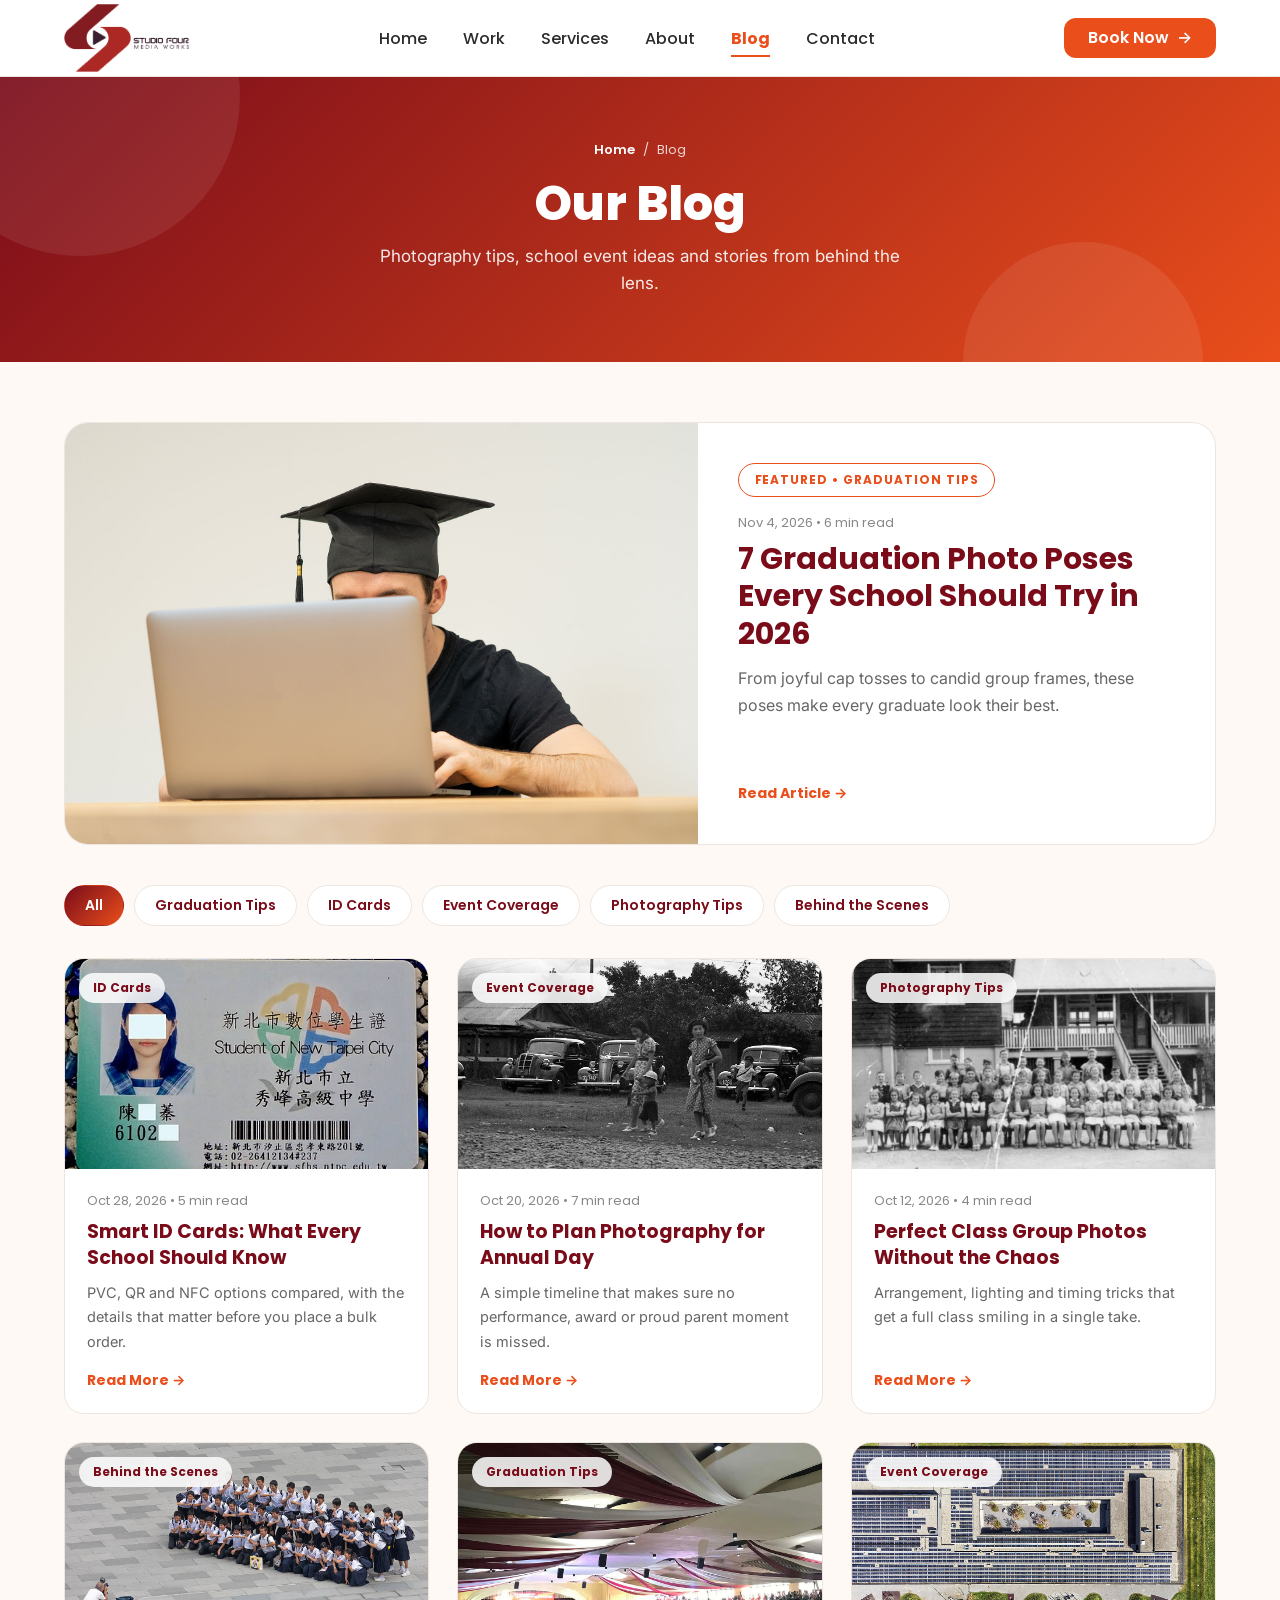
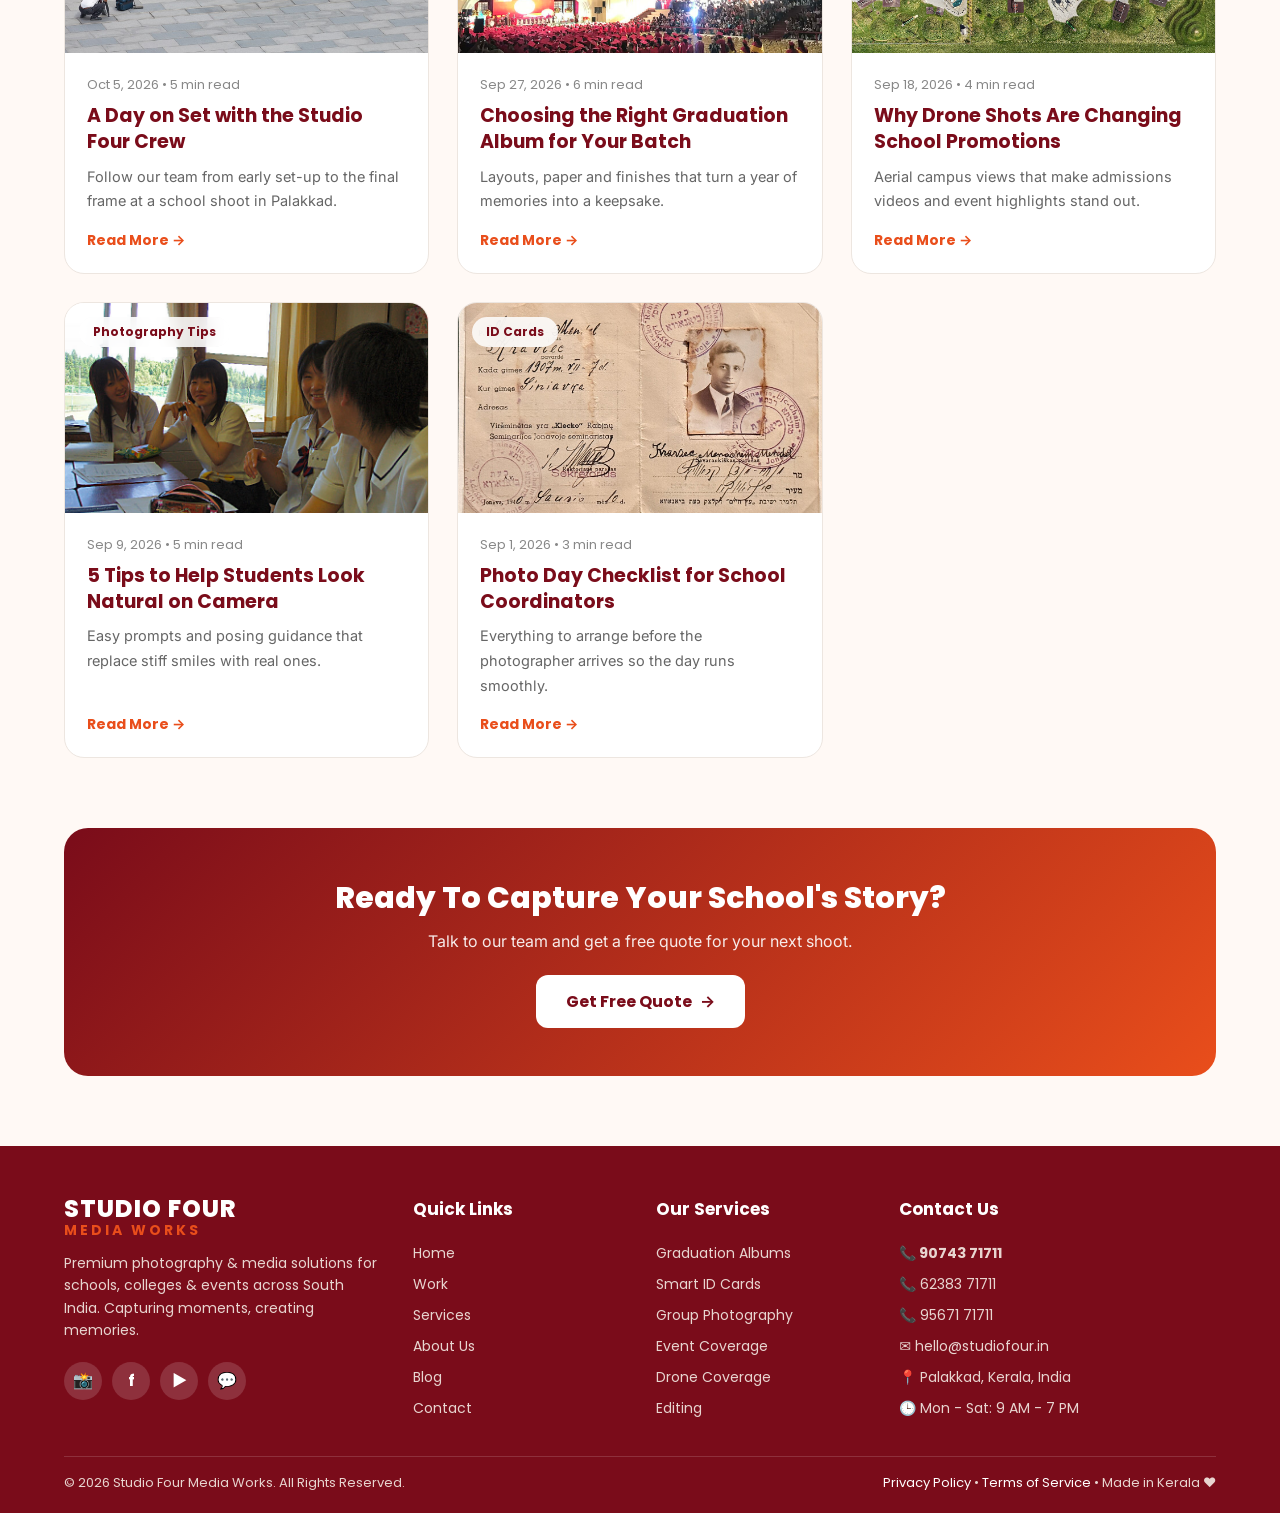
==== blogs.html @ ebe893e1 "Add Studio Four Media Works website pages Co-Authored-By: Claude Sonnet 5.5 <noreply@anthropic.com>" ====
<!DOCTYPE html>
<html lang="en">
<head>
  <meta charset="UTF-8">
  <meta name="viewport" content="width=device-width, initial-scale=1.0">
  <title>Blog | Studio Four Media Works</title>

  <link rel="preconnect" href="https://fonts.googleapis.com">
  <link rel="preconnect" href="https://fonts.gstatic.com" crossorigin>
  <link href="https://fonts.googleapis.com/css2?family=Inter:wght@400;500;600&family=Poppins:wght@400;500;600;700;800&display=swap" rel="stylesheet">

  <style>
    /* =========================================================
       DESIGN TOKENS – Studio Four brand colours only
       ========================================================= */
    :root {
      --orange: #E94E1B;
      --maroon: #7A0C1A;
      --offwhite: #FFF9F5;
      --white: #FFFFFF;
      --text: #2B2B2B;
      --border: #EDE6E0;
      --gradient: linear-gradient(135deg, #7A0C1A, #E94E1B);
      --font: 'Poppins', 'Inter', system-ui, sans-serif;
      --nav-h: 76px;
      --ease: 0.3s ease;
    }

    *, *::before, *::after { box-sizing: border-box; margin: 0; padding: 0; }

    html { scroll-behavior: smooth; }

    body {
      font-family: var(--font);
      color: var(--text);
      background: var(--white);
      padding-top: var(--nav-h); /* room for the fixed navbar */
      overflow-x: hidden; /* no horizontal scroll */
    }

    /* Lock page scroll while the mobile menu is open */
    body:has(.nav-toggle:checked) { overflow: hidden; }

    img { display: block; max-width: 100%; }
    a { text-decoration: none; }

    /* Shared pill label */
    .pill {
      display: inline-block;
      background: var(--white);
      color: var(--orange);
      border: 1px solid var(--orange);
      border-radius: 50px;
      padding: 7px 16px;
      font-size: 12px;
      font-weight: 700;
      letter-spacing: .08em;
      text-transform: uppercase;
    }

    /* =========================================================
       NAVBAR (same as home page)
       ========================================================= */
    .navbar {
      position: fixed; top: 0; left: 0; width: 100%;
      z-index: 1000;
      background: var(--white);
      border-bottom: 1px solid var(--border);
      transition: box-shadow var(--ease);
    }
    .navbar.scrolled { box-shadow: 0 4px 18px rgba(43, 43, 43, 0.10); }

    /* Hidden checkbox driving the mobile menu (CSS-only toggle) */
    .nav-toggle { position: absolute; opacity: 0; pointer-events: none; }

    .navbar-inner {
      max-width: 1280px;
      height: var(--nav-h);
      margin: 0 auto;
      padding: 0 5%;
      display: flex; align-items: center; justify-content: space-between;
      gap: 24px;
    }

    .logo { display: flex; align-items: center; gap: 10px; flex-shrink: 0; }
    .logo img { height: 68px; width: auto; }

    .nav-links { display: flex; align-items: center; gap: 36px; }
    .nav-links a {
      position: relative;
      padding: 6px 0;
      font-size: 16px; font-weight: 500;
      color: var(--text);
      transition: color var(--ease);
    }
    .nav-links a::after {
      content: "";
      position: absolute; left: 0; bottom: 0;
      width: 100%; height: 2px;
      background: var(--orange);
      transform: scaleX(0); transform-origin: left;
      transition: transform var(--ease);
    }
    .nav-links a:hover { color: var(--orange); }
    .nav-links a:hover::after { transform: scaleX(1); }
    .nav-links a.active { color: var(--orange); font-weight: 700; }
    .nav-links a.active::after { transform: scaleX(1); }

    .nav-actions { display: flex; align-items: center; gap: 12px; flex-shrink: 0; }

    .btn-book {
      display: inline-flex; align-items: center; gap: 8px;
      padding: 12px 24px;
      background: var(--orange); color: var(--white);
      font-family: inherit; font-size: 16px; font-weight: 600; line-height: 1;
      white-space: nowrap;
      border: 0; border-radius: 12px; cursor: pointer;
      transition: background var(--ease), transform var(--ease);
    }
    .btn-book .arrow { transition: transform var(--ease); }
    .btn-book:hover { background: var(--maroon); }
    .btn-book:hover .arrow { transform: translateX(4px); }

    /* Hamburger – hidden on desktop */
    .hamburger {
      display: none;
      width: 44px; height: 44px;
      flex-direction: column; justify-content: center; align-items: center;
      gap: 5px; cursor: pointer; border-radius: 10px;
      transition: background var(--ease);
    }
    .hamburger:hover { background: var(--offwhite); }
    .hamburger span { display: block; width: 24px; height: 2px; background: var(--maroon); border-radius: 2px; }
    .nav-toggle:focus-visible ~ .navbar-inner .hamburger { outline: 2px solid var(--orange); outline-offset: 2px; }

    /* Mobile slide-down menu */
    .mobile-menu {
      position: fixed; top: 0; left: 0; width: 100%;
      max-height: 100vh; overflow-y: auto;
      background: var(--offwhite);
      border-bottom: 1px solid var(--border);
      box-shadow: 0 10px 30px rgba(43, 43, 43, 0.15);
      transform: translateY(-100%); visibility: hidden;
      transition: transform var(--ease), visibility var(--ease);
      z-index: 1100;
    }
    .nav-toggle:checked ~ .mobile-menu { transform: translateY(0); visibility: visible; }

    .mobile-menu-top {
      display: flex; align-items: center; justify-content: space-between;
      height: var(--nav-h); padding: 0 20px;
      border-bottom: 1px solid var(--border);
    }
    .mobile-menu-top .logo img { height: 56px; }

    .close-btn {
      width: 44px; height: 44px;
      display: flex; align-items: center; justify-content: center;
      font-size: 32px; line-height: 1; color: var(--maroon);
      cursor: pointer; border-radius: 10px;
      transition: color var(--ease), background var(--ease);
    }
    .close-btn:hover { color: var(--orange); background: var(--white); }

    .mobile-links a {
      display: block;
      padding: 14px 20px;
      font-size: 18px; font-weight: 500; color: var(--maroon);
      border-bottom: 1px solid var(--border);
      border-left: 4px solid transparent;
      transition: color var(--ease), background var(--ease), border-color var(--ease);
    }
    .mobile-links a:hover { color: var(--orange); background: var(--white); }
    .mobile-links a.active { color: var(--orange); font-weight: 700; border-left-color: var(--orange); }

    .mobile-menu-bottom { padding: 24px 20px 28px; display: flex; flex-direction: column; gap: 18px; }
    .mobile-menu-bottom .btn-book { width: 100%; justify-content: center; padding: 16px 24px; }

    .mobile-phones {
      display: flex; flex-wrap: wrap; justify-content: center;
      gap: 6px 14px; color: var(--maroon); font-weight: 600; font-size: 16px;
    }
    .mobile-phones a { color: var(--maroon); transition: color var(--ease); }
    .mobile-phones a:hover { color: var(--orange); }
    .mobile-phones .sep { color: var(--border); }

    /* Navbar responsive */
    @media (max-width: 1024px) {
      .navbar-inner { gap: 16px; }
      .logo img { height: 62px; }
      .nav-links { gap: 20px; }
      .nav-links a { font-size: 15px; }
      .btn-book { padding: 10px 16px; font-size: 15px; }
    }
    @media (max-width: 767px) {
      :root { --nav-h: 68px; }
      .navbar-inner { padding: 0 16px; gap: 8px; }
      .nav-links { display: none; }
      .hamburger { display: flex; }
      .logo img { height: 58px; }
      .nav-actions .btn-book { padding: 9px 14px; font-size: 14px; border-radius: 10px; }
    }
    @media (min-width: 768px) {
      .mobile-menu { display: none; }
    }

    /* =========================================================
       PAGE BANNER
       ========================================================= */
    .page-banner {
      position: relative;
      background: var(--gradient);
      color: var(--white);
      text-align: center;
      overflow: hidden;
    }
    /* Soft decorative circles */
    .page-banner::before,
    .page-banner::after {
      content: "";
      position: absolute;
      border-radius: 50%;
      background: var(--white);
      opacity: .08;
    }
    .page-banner::before { width: 320px; height: 320px; top: -140px; left: -80px; }
    .page-banner::after  { width: 240px; height: 240px; bottom: -120px; right: 6%; }

    .banner-inner {
      position: relative;
      z-index: 1;
      max-width: 1280px;
      margin: 0 auto;
      padding: 64px 5%;
    }

    .breadcrumb { font-size: 13px; color: rgba(255, 255, 255, .8); margin-bottom: 16px; }
    .breadcrumb a { color: var(--white); font-weight: 600; transition: opacity .3s; }
    .breadcrumb a:hover { opacity: .7; }
    .breadcrumb span { margin: 0 8px; }

    .banner-title { font-size: 48px; font-weight: 800; line-height: 1.15; margin-bottom: 12px; }
    .banner-sub {
      font-family: 'Inter', var(--font);
      font-size: 17px;
      line-height: 1.6;
      max-width: 560px;
      margin: 0 auto;
      color: rgba(255, 255, 255, .9);
    }

    @media (max-width: 1024px) { .banner-title { font-size: 40px; } }
    @media (max-width: 767px) {
      .banner-inner { padding: 44px 20px; }
      .banner-title { font-size: 32px; }
      .banner-sub { font-size: 15px; }
    }


    /* =========================================================
       BLOG LISTING
       ========================================================= */
    .blog-wrap { background: var(--offwhite); padding: 60px 5% 70px; }
    .blog-inner { max-width: 1280px; margin: 0 auto; }

    /* Featured post */
    .featured {
      display: grid; grid-template-columns: 55fr 45fr;
      background: var(--white); border: 1px solid var(--border);
      border-radius: 24px; overflow: hidden; margin-bottom: 40px;
      transition: box-shadow .3s, border-color .3s;
    }
    .featured:hover { border-color: var(--orange); box-shadow: 0 20px 44px rgba(122,12,26,.12); }
    .featured-img { position: relative; min-height: 360px; overflow: hidden; background: var(--border); }
    .featured-img img { width: 100%; height: 100%; object-fit: cover; transition: transform .5s; }
    .featured:hover .featured-img img { transform: scale(1.05); }
    .featured-body { padding: 40px; display: flex; flex-direction: column; justify-content: center; }
    .featured-body .pill { align-self: flex-start; margin-bottom: 16px; }
    .featured-body h2 { font-size: 30px; font-weight: 700; line-height: 1.25; color: var(--maroon); margin-bottom: 12px; }
    .featured-body h2 a { color: inherit; }
    .featured-body .post-desc { font-size: 16px; margin-bottom: 20px; }

    /* Filter pills */
    .filter-bar { display: flex; flex-wrap: wrap; gap: 10px; margin-bottom: 32px; }
    .filter-pill {
      font-family: inherit; font-size: 14px; font-weight: 600; cursor: pointer;
      background: var(--white); color: var(--maroon);
      border: 1px solid var(--border); border-radius: 50px; padding: 9px 20px;
      transition: background .3s, color .3s, border-color .3s;
    }
    .filter-pill:hover { border-color: var(--orange); color: var(--orange); }
    .filter-pill.active { background: var(--gradient); color: var(--white); border-color: transparent; }

    /* Grid */
    .post-grid { display: grid; grid-template-columns: repeat(3, 1fr); gap: 28px; }
    .post-card {
      background: var(--white); border: 1px solid var(--border); border-radius: 20px;
      overflow: hidden; display: flex; flex-direction: column;
      transition: transform .3s, box-shadow .3s, border-color .3s;
    }
    .post-card:hover { transform: translateY(-6px); border-color: var(--orange); box-shadow: 0 18px 38px rgba(122,12,26,.12); }
    .post-card[hidden] { display: none; }
    .post-thumb { position: relative; display: block; height: 210px; overflow: hidden; background: var(--border); }
    .post-thumb img { width: 100%; height: 100%; object-fit: cover; transition: transform .5s; }
    .post-card:hover .post-thumb img { transform: scale(1.06); }
    .post-tag {
      position: absolute; top: 14px; left: 14px;
      background: rgba(255,255,255,.85); -webkit-backdrop-filter: blur(10px); backdrop-filter: blur(10px);
      color: var(--maroon); font-size: 12px; font-weight: 700; border-radius: 50px; padding: 6px 14px;
    }
    .post-body { padding: 22px; display: flex; flex-direction: column; flex: 1; }
    .post-meta { font-size: 13px; color: #888; margin-bottom: 8px; }
    .post-body h3 { font-size: 19px; font-weight: 700; line-height: 1.35; margin-bottom: 10px; }
    .post-body h3 a { color: var(--maroon); transition: color .3s; }
    .post-body h3 a:hover { color: var(--orange); }
    .post-desc { font-family: 'Inter', var(--font); font-size: 14.5px; line-height: 1.7; color: #666; }
    .post-body .post-desc { margin-bottom: 16px; }
    .post-link { margin-top: auto; font-size: 14px; font-weight: 700; color: var(--orange); transition: color .3s; }
    .post-link:hover { color: var(--maroon); }

    /* CTA */
    .blog-cta { padding: 0 5% 70px; background: var(--offwhite); }
    .blog-cta-box {
      max-width: 1280px; margin: 0 auto; background: var(--gradient); color: var(--white);
      border-radius: 24px; padding: 48px 32px; text-align: center;
    }
    .blog-cta-box h2 { font-size: 30px; font-weight: 800; margin-bottom: 10px; }
    .blog-cta-box p { font-family: 'Inter', var(--font); opacity: .9; margin-bottom: 24px; }
    .blog-cta-box a {
      display: inline-flex; gap: 8px; background: var(--white); color: var(--maroon);
      font-weight: 700; padding: 14px 30px; border-radius: 12px; transition: transform .3s, box-shadow .3s;
    }
    .blog-cta-box a:hover { transform: translateY(-3px); box-shadow: 0 12px 26px rgba(0,0,0,.25); }

    /* =========================================================
       FOOTER (same as home page)
       ========================================================= */
    .footer {
      --footer-text: #E8D5D0;
      background: var(--maroon);
      color: var(--white);
      padding: 50px 5% 20px;
    }
    .footer-grid {
      max-width: 1280px;
      margin: 0 auto;
      display: grid;
      grid-template-columns: 3fr 2fr 2fr 3fr;
      gap: 32px;
    }
    .footer-col h4 { margin: 0 0 16px; font-size: 17px; font-weight: 700; color: var(--white); }

    .footer-col > a:not(.footer-logo),
    .footer-col > span {
      display: block;
      padding: 5px 0;
      font-size: 14px;
      color: var(--footer-text);
    }
    .footer-col > a:not(.footer-logo) { transition: color var(--ease), transform var(--ease); }
    .footer-col > a:not(.footer-logo):hover { color: var(--orange); transform: translateX(4px); }

    .footer-logo { display: inline-flex; flex-direction: column; line-height: 1.1; margin-bottom: 14px; }
    .footer-logo strong { font-size: 24px; font-weight: 800; letter-spacing: 1px; color: var(--white); }
    .footer-logo span   { font-size: 14px; font-weight: 700; letter-spacing: 3px; color: var(--orange); }

    .footer-brand p { margin: 0 0 20px; max-width: 340px; font-size: 14px; line-height: 1.6; color: var(--footer-text); }

    .footer-social { display: flex; gap: 10px; }
    .footer-social a {
      width: 38px; height: 38px;
      display: flex; align-items: center; justify-content: center;
      background: rgba(255, 255, 255, 0.15);
      color: var(--white);
      border-radius: 50%;
      font-size: 16px; font-weight: 700;
      transition: background var(--ease), transform var(--ease);
    }
    .footer-social a:hover { background: var(--orange); transform: translateY(-3px); }

    .footer-col > .footer-phone { font-size: 16px; font-weight: 700; color: var(--white); }

    .footer-line {
      max-width: 1280px;
      margin: 32px auto 16px;
      border: 0;
      border-top: 1px solid rgba(255, 255, 255, 0.15);
    }
    .footer-bottom {
      max-width: 1280px;
      margin: 0 auto;
      display: flex;
      justify-content: space-between;
      gap: 12px;
      font-size: 13px;
      color: var(--footer-text);
    }
    .footer-bottom a { color: var(--white); transition: color var(--ease); }
    .footer-bottom a:hover { color: var(--orange); }

    @media (max-width: 1024px) {
      .footer-grid { grid-template-columns: 1fr 1fr; }
    }
    @media (max-width: 767px) {
      .footer { padding: 40px 20px 16px; }
      .footer-grid { grid-template-columns: 1fr; gap: 28px; }
      .footer-bottom { flex-direction: column; align-items: center; text-align: center; gap: 8px; }
    }

    /* Respect reduced-motion preference */
    @media (prefers-reduced-motion: reduce) {
      .floating-card { animation: none; }
    }

    @media (max-width: 1024px) {
      .featured { grid-template-columns: 1fr; }
      .featured-img { min-height: 0; height: 300px; }
      .post-grid { grid-template-columns: repeat(2, 1fr); }
    }
    @media (max-width: 767px) {
      .blog-wrap { padding: 40px 20px 50px; }
      .featured-body { padding: 24px 20px; }
      .featured-body h2 { font-size: 24px; }
      .featured-img { height: 220px; }
      .filter-bar { flex-wrap: nowrap; overflow-x: auto; margin: 0 -20px 24px; padding: 0 20px 4px; scrollbar-width: none; }
      .filter-bar::-webkit-scrollbar { display: none; }
      .filter-pill { white-space: nowrap; flex-shrink: 0; }
      .post-grid { grid-template-columns: 1fr; }
      .blog-cta { padding: 0 20px 50px; }
      .blog-cta-box { padding: 36px 20px; }
      .blog-cta-box h2 { font-size: 24px; }
    }
    @media (prefers-reduced-motion: reduce) {
      .post-card:hover, .featured:hover .featured-img img, .post-card:hover .post-thumb img { transform: none; }
    }
  </style>
</head>

<body>

  <!-- =========================================================
       NAVBAR
       ========================================================= -->
  <header class="navbar" id="navbar">

    <!-- CSS-only toggle for the mobile menu -->
    <input type="checkbox" id="nav-toggle" class="nav-toggle" aria-label="Toggle menu">

    <div class="navbar-inner">
      <a href="home.html" class="logo" aria-label="Studio Four Media Works – Home">
        <img src="images/Studio_Four_Logo%20(1).png" alt="Studio Four Media Works">
      </a>

      <nav class="nav-links" aria-label="Main navigation">
        <a href="home.html">Home</a>
        <a href="work.html">Work</a>
        <a href="services.html">Services</a>
        <a href="about.html">About</a>
        <a href="blogs.html" class="active" aria-current="page">Blog</a>
        <a href="contact.html">Contact</a>
      </nav>

      <div class="nav-actions">
        <a href="contact.html" class="btn-book">Book Now <span class="arrow">&rarr;</span></a>
        <label for="nav-toggle" class="hamburger" aria-label="Open menu">
          <span></span><span></span><span></span>
        </label>
      </div>
    </div>

    <!-- Mobile slide-down menu -->
    <div class="mobile-menu">
      <div class="mobile-menu-top">
        <a href="home.html" class="logo" aria-label="Studio Four Media Works – Home">
          <img src="images/Studio_Four_Logo%20(1).png" alt="Studio Four Media Works">
        </a>
        <label for="nav-toggle" class="close-btn" aria-label="Close menu">&times;</label>
      </div>

      <nav class="mobile-links" aria-label="Mobile navigation">
        <a href="home.html">Home</a>
        <a href="work.html">Work</a>
        <a href="services.html">Services</a>
        <a href="about.html">About</a>
        <a href="blogs.html" class="active" aria-current="page">Blog</a>
        <a href="contact.html">Contact</a>
      </nav>

      <div class="mobile-menu-bottom">
        <a href="contact.html" class="btn-book">Book Now <span class="arrow">&rarr;</span></a>
        <div class="mobile-phones">
          <a href="tel:+919074371711">90743 71711</a><span class="sep">|</span>
          <a href="tel:+916238371711">62383 71711</a><span class="sep">|</span>
          <a href="tel:+919567171711">95671 71711</a>
        </div>
      </div>
    </div>
  </header>

  <!-- PAGE BANNER -->
  <section class="page-banner">
    <div class="banner-inner">
      <nav class="breadcrumb" aria-label="Breadcrumb">
        <a href="home.html">Home</a><span>/</span>Blog
      </nav>
      <h1 class="banner-title">Our Blog</h1>
      <p class="banner-sub">Photography tips, school event ideas and stories from behind the lens.</p>
    </div>
  </section>

  <!-- FEATURED + FILTER + POST GRID -->
  <section class="blog-wrap">
    <div class="blog-inner">

      <article class="featured" data-cat="Graduation Tips">
        <a href="blog-detail.html" class="featured-img"><img src="images/blog-graduation-cover.jpg" alt="7 Graduation Photo Poses Every School Should Try in 2026"></a>
        <div class="featured-body">
          <span class="pill">Featured &bull; Graduation Tips</span>
          <p class="post-meta">Nov 4, 2026 &bull; 6 min read</p>
          <h2><a href="blog-detail.html">7 Graduation Photo Poses Every School Should Try in 2026</a></h2>
          <p class="post-desc">From joyful cap tosses to candid group frames, these poses make every graduate look their best.</p>
          <a href="blog-detail.html" class="post-link">Read Article <span aria-hidden="true">&rarr;</span></a>
        </div>
      </article>

      <div class="filter-bar" role="group" aria-label="Filter posts by category"><button type="button" class="filter-pill active" data-filter="All">All</button><button type="button" class="filter-pill" data-filter="Graduation Tips">Graduation Tips</button><button type="button" class="filter-pill" data-filter="ID Cards">ID Cards</button><button type="button" class="filter-pill" data-filter="Event Coverage">Event Coverage</button><button type="button" class="filter-pill" data-filter="Photography Tips">Photography Tips</button><button type="button" class="filter-pill" data-filter="Behind the Scenes">Behind the Scenes</button></div>

      <div class="post-grid" id="post-grid">
        <article class="post-card" data-cat="ID Cards">
          <a href="blog-detail.html" class="post-thumb"><img src="images/blog-thumb-1.jpg" alt="Smart ID Cards: What Every School Should Know" loading="lazy"><span class="post-tag">ID Cards</span></a>
          <div class="post-body">
            <p class="post-meta">Oct 28, 2026 &bull; 5 min read</p>
            <h3><a href="blog-detail.html">Smart ID Cards: What Every School Should Know</a></h3>
            <p class="post-desc">PVC, QR and NFC options compared, with the details that matter before you place a bulk order.</p>
            <a href="blog-detail.html" class="post-link">Read More <span aria-hidden="true">&rarr;</span></a>
          </div>
        </article>

        <article class="post-card" data-cat="Event Coverage">
          <a href="blog-detail.html" class="post-thumb"><img src="images/event.jpg" alt="How to Plan Photography for Annual Day" loading="lazy"><span class="post-tag">Event Coverage</span></a>
          <div class="post-body">
            <p class="post-meta">Oct 20, 2026 &bull; 7 min read</p>
            <h3><a href="blog-detail.html">How to Plan Photography for Annual Day</a></h3>
            <p class="post-desc">A simple timeline that makes sure no performance, award or proud parent moment is missed.</p>
            <a href="blog-detail.html" class="post-link">Read More <span aria-hidden="true">&rarr;</span></a>
          </div>
        </article>

        <article class="post-card" data-cat="Photography Tips">
          <a href="blog-detail.html" class="post-thumb"><img src="images/group.jpg" alt="Perfect Class Group Photos Without the Chaos" loading="lazy"><span class="post-tag">Photography Tips</span></a>
          <div class="post-body">
            <p class="post-meta">Oct 12, 2026 &bull; 4 min read</p>
            <h3><a href="blog-detail.html">Perfect Class Group Photos Without the Chaos</a></h3>
            <p class="post-desc">Arrangement, lighting and timing tricks that get a full class smiling in a single take.</p>
            <a href="blog-detail.html" class="post-link">Read More <span aria-hidden="true">&rarr;</span></a>
          </div>
        </article>

        <article class="post-card" data-cat="Behind the Scenes">
          <a href="blog-detail.html" class="post-thumb"><img src="images/why-choose-us.jpg" alt="A Day on Set with the Studio Four Crew" loading="lazy"><span class="post-tag">Behind the Scenes</span></a>
          <div class="post-body">
            <p class="post-meta">Oct 5, 2026 &bull; 5 min read</p>
            <h3><a href="blog-detail.html">A Day on Set with the Studio Four Crew</a></h3>
            <p class="post-desc">Follow our team from early set-up to the final frame at a school shoot in Palakkad.</p>
            <a href="blog-detail.html" class="post-link">Read More <span aria-hidden="true">&rarr;</span></a>
          </div>
        </article>

        <article class="post-card" data-cat="Graduation Tips">
          <a href="blog-detail.html" class="post-thumb"><img src="images/graduation.jpg" alt="Choosing the Right Graduation Album for Your Batch" loading="lazy"><span class="post-tag">Graduation Tips</span></a>
          <div class="post-body">
            <p class="post-meta">Sep 27, 2026 &bull; 6 min read</p>
            <h3><a href="blog-detail.html">Choosing the Right Graduation Album for Your Batch</a></h3>
            <p class="post-desc">Layouts, paper and finishes that turn a year of memories into a keepsake.</p>
            <a href="blog-detail.html" class="post-link">Read More <span aria-hidden="true">&rarr;</span></a>
          </div>
        </article>

        <article class="post-card" data-cat="Event Coverage">
          <a href="blog-detail.html" class="post-thumb"><img src="images/drone.jpg" alt="Why Drone Shots Are Changing School Promotions" loading="lazy"><span class="post-tag">Event Coverage</span></a>
          <div class="post-body">
            <p class="post-meta">Sep 18, 2026 &bull; 4 min read</p>
            <h3><a href="blog-detail.html">Why Drone Shots Are Changing School Promotions</a></h3>
            <p class="post-desc">Aerial campus views that make admissions videos and event highlights stand out.</p>
            <a href="blog-detail.html" class="post-link">Read More <span aria-hidden="true">&rarr;</span></a>
          </div>
        </article>

        <article class="post-card" data-cat="Photography Tips">
          <a href="blog-detail.html" class="post-thumb"><img src="images/gallery-1.jpg" alt="5 Tips to Help Students Look Natural on Camera" loading="lazy"><span class="post-tag">Photography Tips</span></a>
          <div class="post-body">
            <p class="post-meta">Sep 9, 2026 &bull; 5 min read</p>
            <h3><a href="blog-detail.html">5 Tips to Help Students Look Natural on Camera</a></h3>
            <p class="post-desc">Easy prompts and posing guidance that replace stiff smiles with real ones.</p>
            <a href="blog-detail.html" class="post-link">Read More <span aria-hidden="true">&rarr;</span></a>
          </div>
        </article>

        <article class="post-card" data-cat="ID Cards">
          <a href="blog-detail.html" class="post-thumb"><img src="images/idcard.jpg" alt="Photo Day Checklist for School Coordinators" loading="lazy"><span class="post-tag">ID Cards</span></a>
          <div class="post-body">
            <p class="post-meta">Sep 1, 2026 &bull; 3 min read</p>
            <h3><a href="blog-detail.html">Photo Day Checklist for School Coordinators</a></h3>
            <p class="post-desc">Everything to arrange before the photographer arrives so the day runs smoothly.</p>
            <a href="blog-detail.html" class="post-link">Read More <span aria-hidden="true">&rarr;</span></a>
          </div>
        </article>

      </div>
    </div>
  </section>

  <!-- CTA -->
  <section class="blog-cta">
    <div class="blog-cta-box">
      <h2>Ready To Capture Your School's Story?</h2>
      <p>Talk to our team and get a free quote for your next shoot.</p>
      <a href="contact.html">Get Free Quote <span aria-hidden="true">&rarr;</span></a>
    </div>
  </section>


  <!-- =========================================================
       FOOTER
       ========================================================= -->
  <footer class="footer">
    <div class="footer-grid">

      <!-- Column 1: brand -->
      <div class="footer-col footer-brand">
        <a href="home.html" class="footer-logo" aria-label="Studio Four Media Works">
          <strong>STUDIO FOUR</strong>
          <span>MEDIA WORKS</span>
        </a>
        <p>Premium photography &amp; media solutions for schools, colleges &amp; events across South India. Capturing moments, creating memories.</p>

        <div class="footer-social">
          <a href="#" aria-label="Instagram">📸</a>
          <a href="#" aria-label="Facebook">f</a>
          <a href="#" aria-label="YouTube">▶</a>
          <a href="#" aria-label="WhatsApp">💬</a>
        </div>
      </div>

      <!-- Column 2: quick links -->
      <div class="footer-col">
        <h4>Quick Links</h4>
        <a href="home.html">Home</a>
        <a href="work.html">Work</a>
        <a href="services.html">Services</a>
        <a href="about.html">About Us</a>
        <a href="blog.html">Blog</a>
        <a href="contact.html">Contact</a>
      </div>

      <!-- Column 3: services -->
      <div class="footer-col">
        <h4>Our Services</h4>
        <a href="#">Graduation Albums</a>
        <a href="#">Smart ID Cards</a>
        <a href="#">Group Photography</a>
        <a href="#">Event Coverage</a>
        <a href="#">Drone Coverage</a>
        <a href="#">Editing</a>
      </div>

      <!-- Column 4: contact -->
      <div class="footer-col footer-contact">
        <h4>Contact Us</h4>
        <a href="tel:9074371711" class="footer-phone">📞 90743 71711</a>
        <a href="tel:6238371711">📞 62383 71711</a>
        <a href="tel:9567171711">📞 95671 71711</a>
        <a href="mailto:hello@studiofour.in">✉️ hello@studiofour.in</a>
        <span>📍 Palakkad, Kerala, India</span>
        <span>🕒 Mon - Sat: 9 AM - 7 PM</span>
      </div>

    </div>

    <hr class="footer-line">

    <div class="footer-bottom">
      <p>&copy; 2026 Studio Four Media Works. All Rights Reserved.</p>
      <p><a href="#">Privacy Policy</a> &bull; <a href="#">Terms of Service</a> &bull; Made in Kerala ❤️</p>
    </div>
  </footer>

  <script>
    (function () {
      var navbar = document.getElementById('navbar');
      var toggle = document.getElementById('nav-toggle');
      function onScroll() { navbar.classList.toggle('scrolled', window.scrollY > 4); }
      window.addEventListener('scroll', onScroll, { passive: true });
      onScroll();
      document.querySelectorAll('.mobile-menu a').forEach(function (a) {
        a.addEventListener('click', function () { toggle.checked = false; });
      });

      // Category filter
      var pills = document.querySelectorAll('.filter-pill');
      var cards = document.querySelectorAll('.post-card');
      pills.forEach(function (p) {
        p.addEventListener('click', function () {
          pills.forEach(function (x) { x.classList.toggle('active', x === p); });
          var f = p.dataset.filter;
          cards.forEach(function (c) { c.hidden = !(f === 'All' || c.dataset.cat === f); });
        });
      });
    })();
  </script>

</body>
</html>
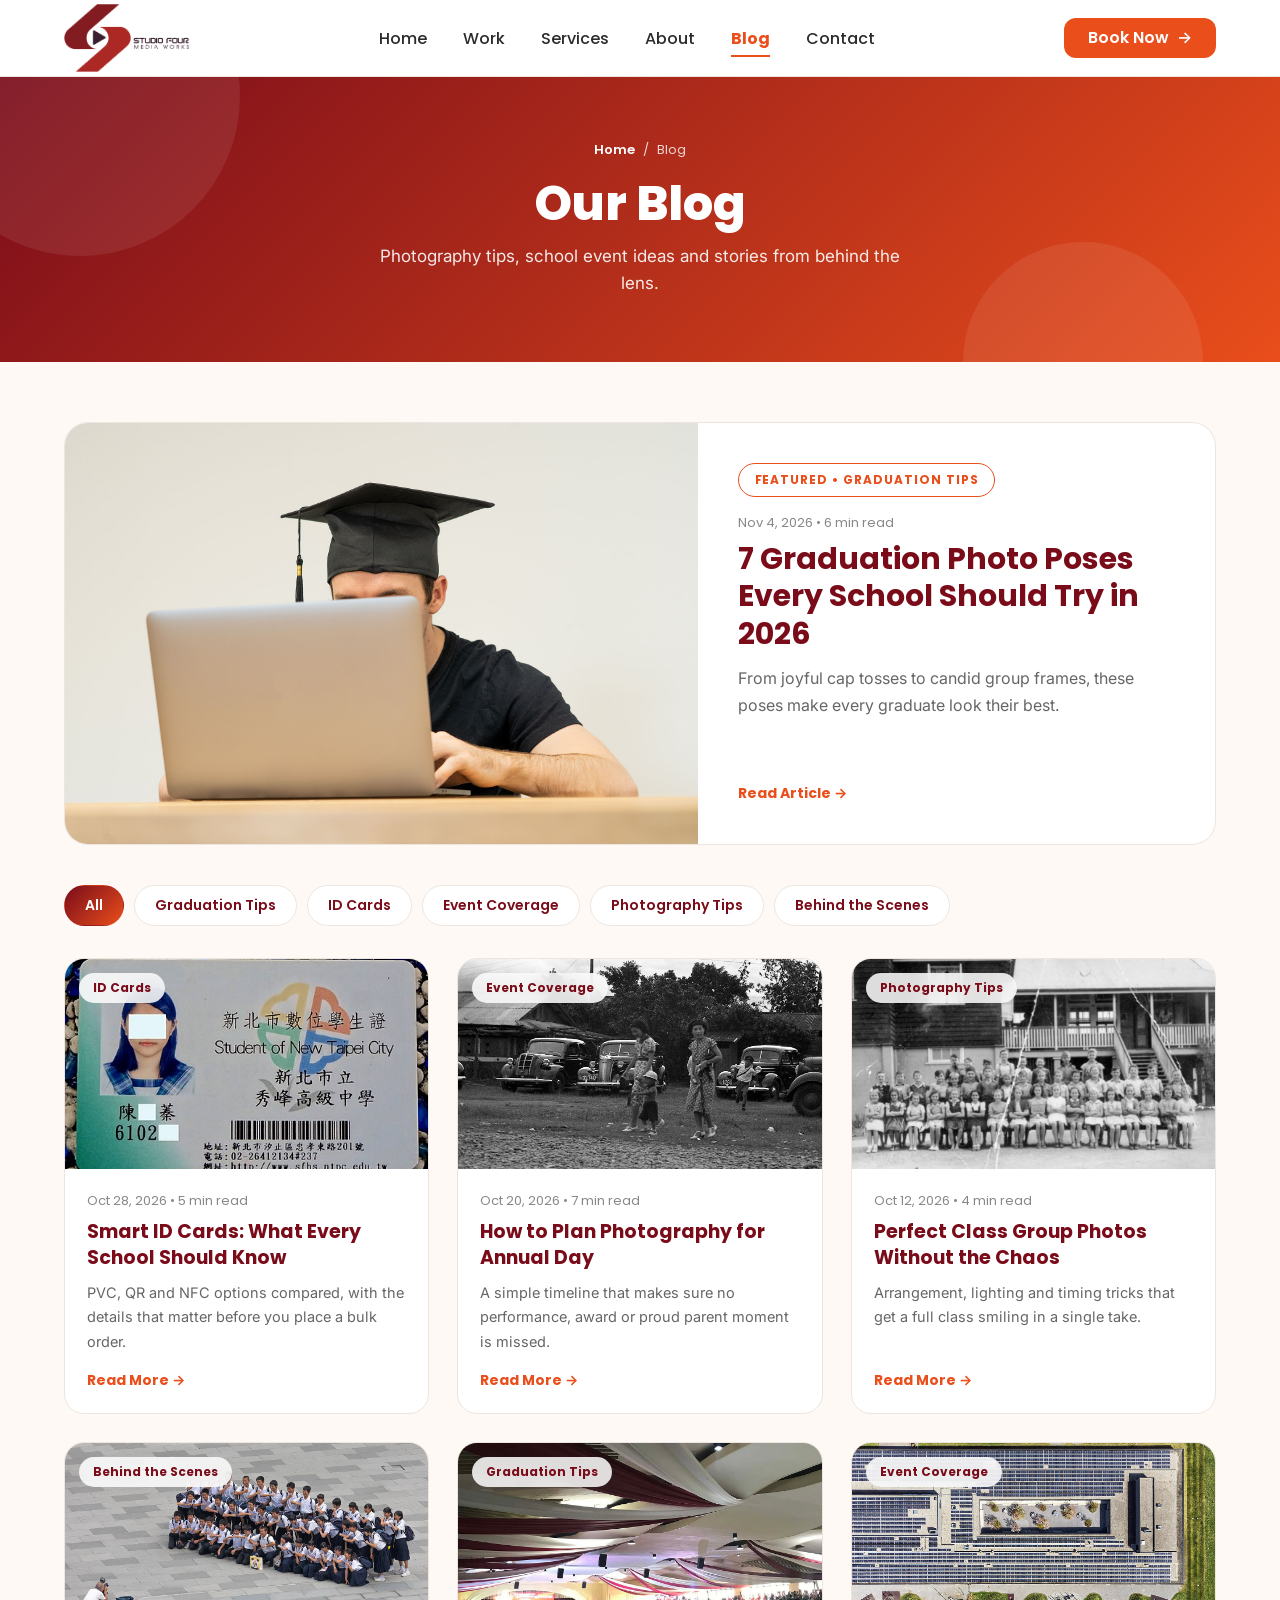
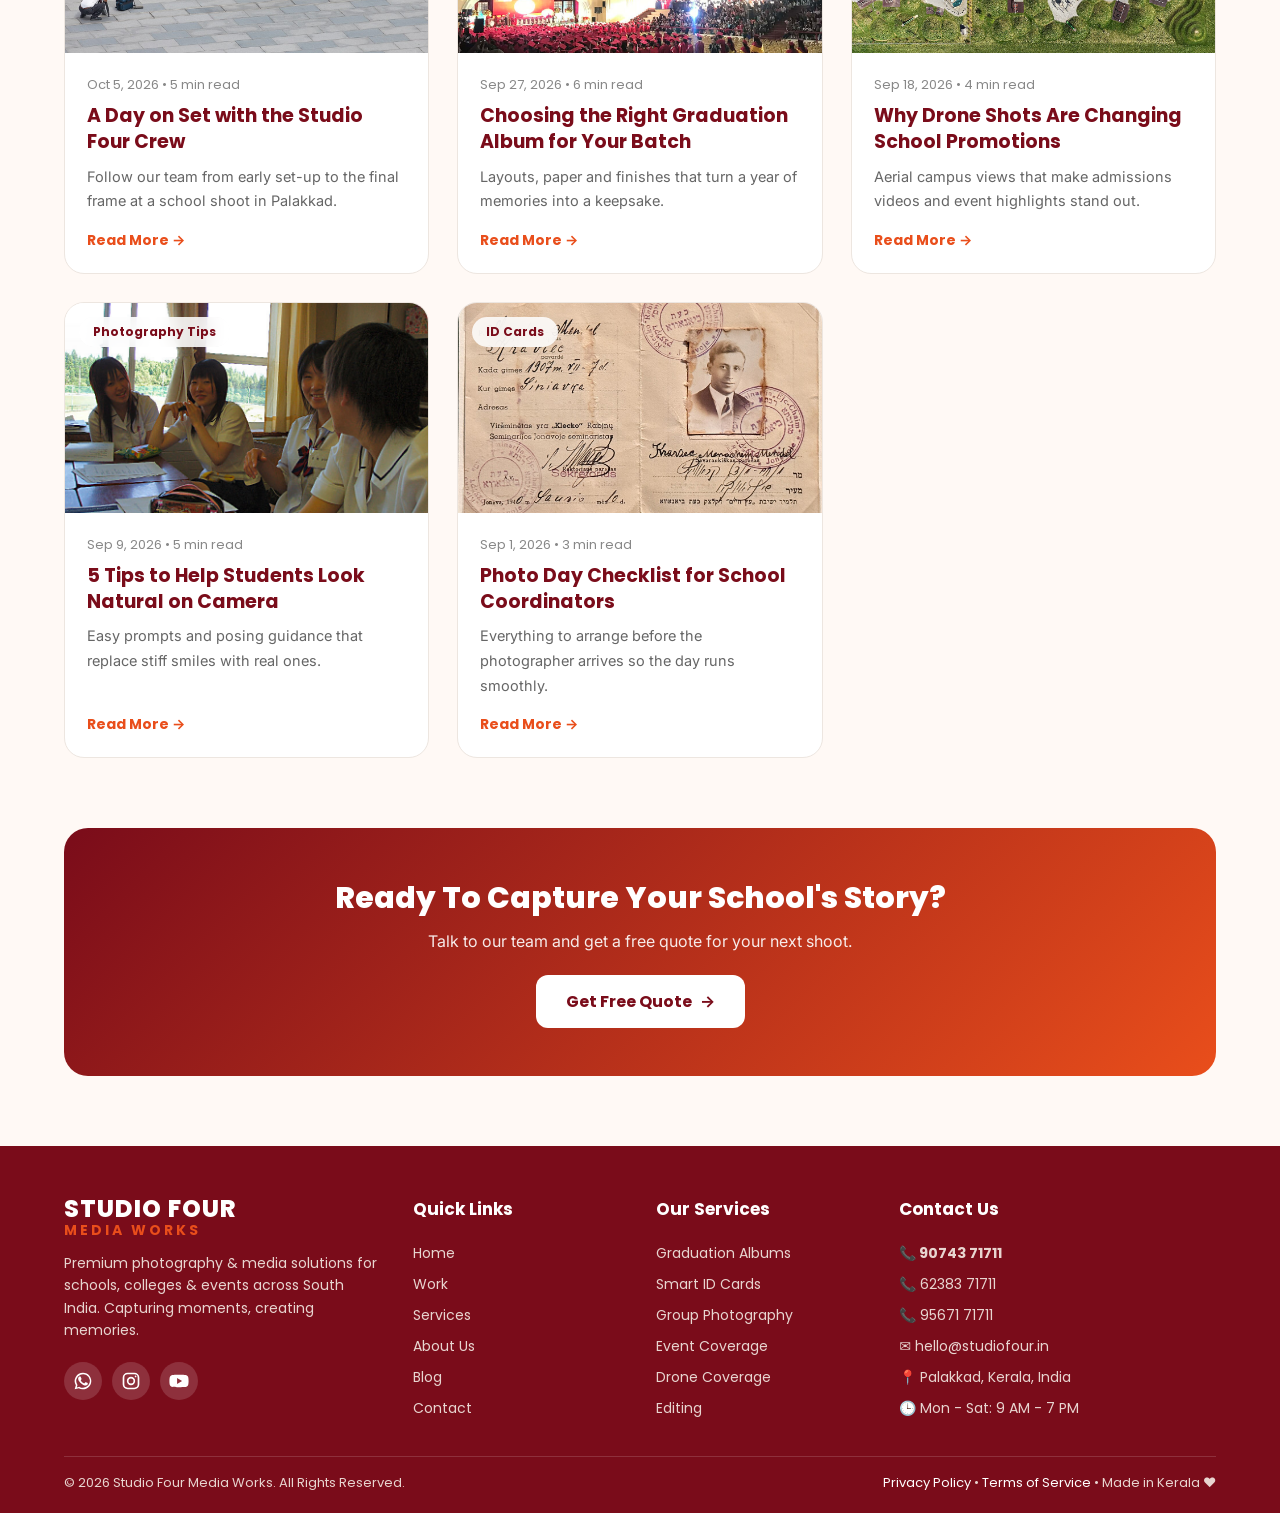
==== commit 7033c343: "Add service detail pages, testimonials page, shared CSS and footer social icons - Six service detail" ====
--- a/blogs.html
+++ b/blogs.html
@@ -635,10 +635,9 @@
         <p>Premium photography &amp; media solutions for schools, colleges &amp; events across South India. Capturing moments, creating memories.</p>
 
         <div class="footer-social">
-          <a href="#" aria-label="Instagram">📸</a>
-          <a href="#" aria-label="Facebook">f</a>
-          <a href="#" aria-label="YouTube">▶</a>
-          <a href="#" aria-label="WhatsApp">💬</a>
+          <a href="https://wa.me/919074371711" target="_blank" rel="noopener" aria-label="WhatsApp"><svg viewBox="0 0 24 24" width="20" height="20" fill="currentColor" aria-hidden="true"><path d="M17.5 14.4c-.3-.1-1.7-.8-2-.9-.3-.1-.5-.1-.7.1-.2.3-.8.9-.9 1.1-.2.2-.3.2-.6.1-.3-.1-1.2-.5-2.3-1.4-.9-.8-1.4-1.7-1.6-2-.2-.3 0-.4.1-.6.1-.1.3-.3.4-.5.1-.2.2-.3.3-.5.1-.2 0-.4 0-.5-.1-.1-.7-1.6-.9-2.2-.2-.6-.5-.5-.7-.5h-.6c-.2 0-.5.1-.8.4-.3.3-1 1-1 2.4s1 2.8 1.2 3c.1.2 2 3.1 4.9 4.3.7.3 1.2.5 1.6.6.7.2 1.3.2 1.8.1.5-.1 1.7-.7 1.9-1.4.2-.7.2-1.2.2-1.4-.1-.1-.3-.2-.6-.3zM12 2a10 10 0 0 0-8.6 15.1L2 22l5-1.3A10 10 0 1 0 12 2zm0 18.2c-1.5 0-2.9-.4-4.1-1.1l-.3-.2-3 .8.8-2.9-.2-.3A8.2 8.2 0 1 1 12 20.2z"/></svg></a>
+          <a href="#" target="_blank" rel="noopener" aria-label="Instagram"><svg viewBox="0 0 24 24" width="20" height="20" fill="none" stroke="currentColor" stroke-width="2" stroke-linecap="round" stroke-linejoin="round" aria-hidden="true"><rect x="3" y="3" width="18" height="18" rx="5"/><circle cx="12" cy="12" r="4"/><circle cx="17.5" cy="6.5" r="1" fill="currentColor" stroke="none"/></svg></a>
+          <a href="#" target="_blank" rel="noopener" aria-label="YouTube"><svg viewBox="0 0 24 24" width="20" height="20" fill="currentColor" aria-hidden="true"><path d="M23 7.2a3 3 0 0 0-2.1-2.1C19 4.6 12 4.6 12 4.6s-7 0-8.9.5A3 3 0 0 0 1 7.2C.5 9.1.5 12 .5 12s0 2.9.5 4.8a3 3 0 0 0 2.1 2.1c1.9.5 8.9.5 8.9.5s7 0 8.9-.5a3 3 0 0 0 2.1-2.1c.5-1.9.5-4.8.5-4.8s0-2.9-.5-4.8zM9.7 15.5v-7l6 3.5-6 3.5z"/></svg></a>
         </div>
       </div>
 
